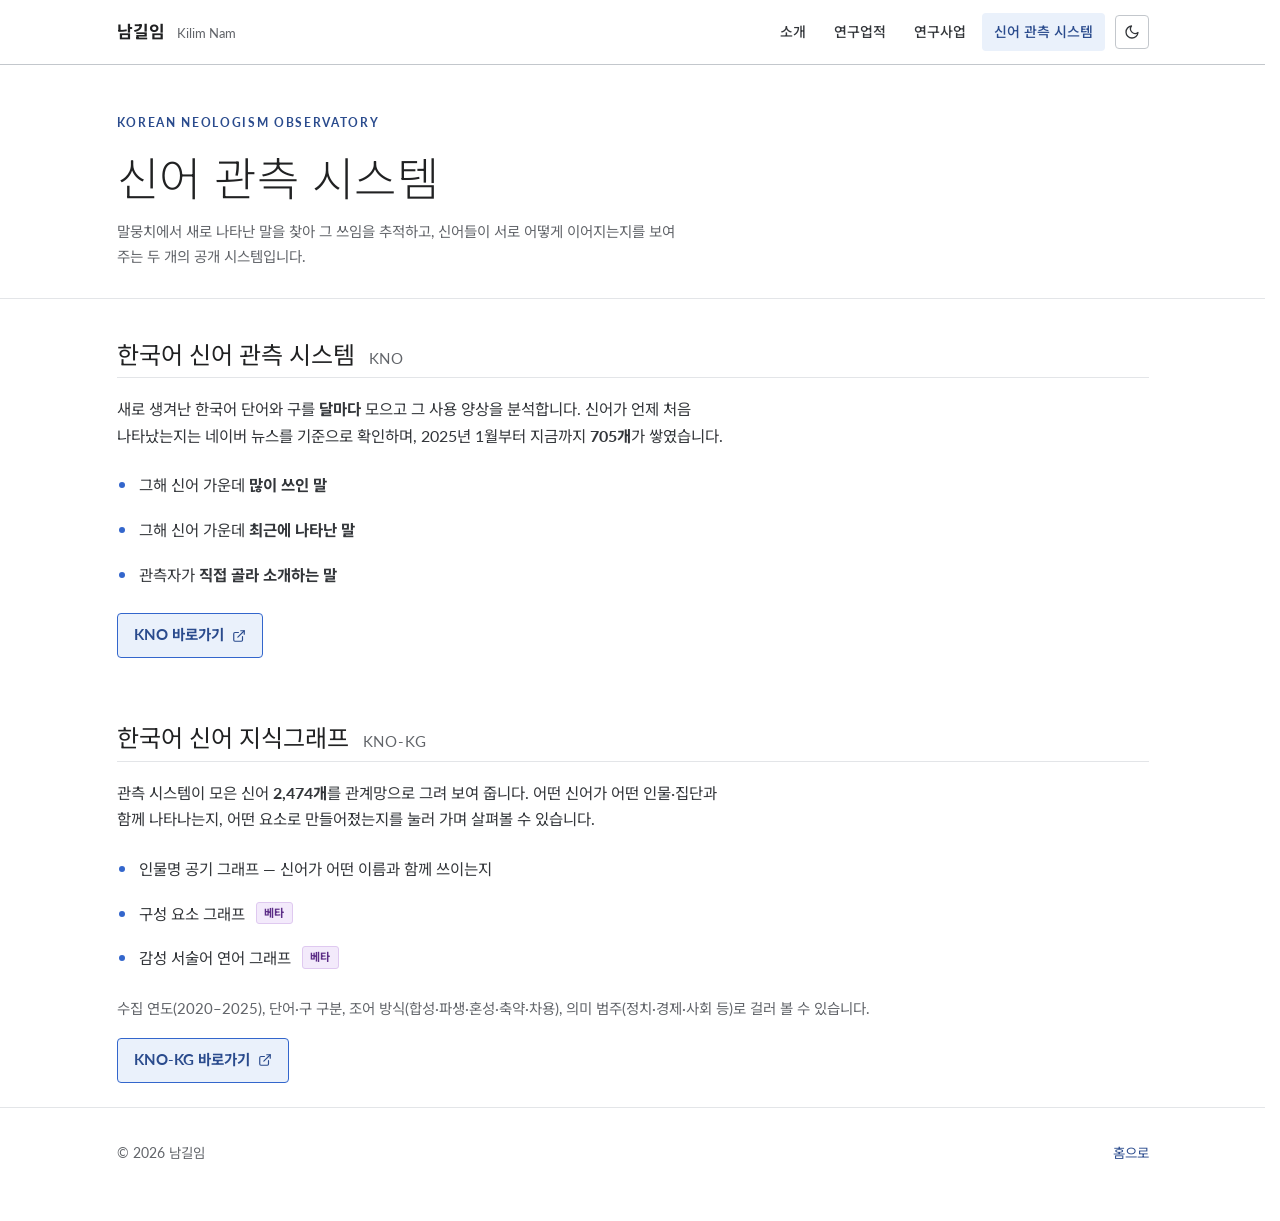
==== kno.html @ 6b4d8fce "신어 관측 시스템 페이지 추가, 저역서 표기 정리 - kno.html 추가: 한국어 신어 관측 시스템(KNO)과 신어 지식그래프(KNO-KG) 소개   네 페이지 상단 메뉴에 '신" ====
<!DOCTYPE html>
<html lang="ko">
<head>
<meta charset="utf-8">
<meta name="viewport" content="width=device-width, initial-scale=1">
<title>신어 관측 시스템 | 남길임</title>
<meta name="description" content="한국어 신어 관측 시스템(KNO)과 한국어 신어 지식그래프(KNO-KG) — 신어의 수집·관측과 관계망 시각화.">
<link rel="preconnect" href="https://fonts.googleapis.com">
<link rel="preconnect" href="https://fonts.gstatic.com" crossorigin>
<link href="https://fonts.googleapis.com/css2?family=Lato:wght@300;400;700&family=Noto+Sans+KR:wght@300;400;500;700&display=swap" rel="stylesheet">
<link rel="stylesheet" href="assets/css/style.css">
<script>
  try { var t = localStorage.getItem('theme'); if (t) document.documentElement.setAttribute('data-theme', t); } catch (e) {}
</script>
</head>
<body>
<a class="skip" href="#main">본문 바로가기</a>

<header class="topbar">
  <div class="wrap topbar__inner">
    <a class="brand" href="index.html">남길임 <span>Kilim Nam</span></a>
    <nav class="nav">
      <a href="index.html">소개</a>
      <a href="publications.html">연구업적</a>
      <a href="projects.html">연구사업</a>
      <a href="kno.html" aria-current="page">신어 관측 시스템</a>
      <button class="theme-btn" type="button" aria-label="밝은 화면 / 어두운 화면 전환">
        <svg class="icon-sun" viewBox="0 0 24 24" fill="none" stroke="currentColor" stroke-width="2" stroke-linecap="round"><circle cx="12" cy="12" r="4"/><path d="M12 2v2M12 20v2M4.9 4.9l1.4 1.4M17.7 17.7l1.4 1.4M2 12h2M20 12h2M4.9 19.1l1.4-1.4M17.7 6.3l1.4-1.4"/></svg>
        <svg class="icon-moon" viewBox="0 0 24 24" fill="none" stroke="currentColor" stroke-width="2" stroke-linecap="round" stroke-linejoin="round"><path d="M21 12.8A9 9 0 1 1 11.2 3a7 7 0 0 0 9.8 9.8z"/></svg>
      </button>
    </nav>
  </div>
</header>

<main id="main">
  <section class="hero hero--sub">
    <div class="wrap">
      <p class="eyebrow">Korean Neologism Observatory</p>
      <h1>신어 관측 시스템</h1>
      <p class="section__sub">
        말뭉치에서 새로 나타난 말을 찾아 그 쓰임을 추적하고, 신어들이 서로 어떻게
        이어지는지를 보여 주는 두 개의 공개 시스템입니다.
      </p>
    </div>
  </section>

  <!-- ===================== KNO ===================== -->
  <section class="section">
    <div class="wrap">
      <div class="section__head">
        <h2>한국어 신어 관측 시스템 <span class="h2-en">KNO</span></h2>
      </div>

      <div class="sys">
        <div class="sys__body">
          <p class="sys__lede">
            새로 생겨난 한국어 단어와 구를 <strong>달마다</strong> 모으고 그 사용
            양상을 분석합니다. 신어가 언제 처음 나타났는지는 네이버 뉴스를 기준으로
            확인하며, 2025년 1월부터 지금까지 <strong>705개</strong>가 쌓였습니다.
          </p>
          <ul class="bullets">
            <li>그해 신어 가운데 <strong>많이 쓰인 말</strong></li>
            <li>그해 신어 가운데 <strong>최근에 나타난 말</strong></li>
            <li>관측자가 <strong>직접 골라 소개하는 말</strong></li>
          </ul>
          <p>
            <a class="btn" href="https://korneo.github.io/KNO/" target="_blank" rel="noopener">
              KNO 바로가기
              <svg viewBox="0 0 24 24" fill="none" stroke="currentColor" stroke-width="2" stroke-linecap="round" stroke-linejoin="round" aria-hidden="true"><path d="M18 13v6a2 2 0 0 1-2 2H5a2 2 0 0 1-2-2V8a2 2 0 0 1 2-2h6"/><path d="M15 3h6v6"/><path d="M10 14 21 3"/></svg>
            </a>
          </p>
        </div>
      </div>
    </div>
  </section>

  <!-- ===================== KNO-KG ===================== -->
  <section class="section">
    <div class="wrap">
      <div class="section__head">
        <h2>한국어 신어 지식그래프 <span class="h2-en">KNO-KG</span></h2>
      </div>

      <div class="sys">
        <div class="sys__body">
          <p class="sys__lede">
            관측 시스템이 모은 신어 <strong>2,474개</strong>를 관계망으로 그려
            보여 줍니다. 어떤 신어가 어떤 인물·집단과 함께 나타나는지, 어떤 요소로
            만들어졌는지를 눌러 가며 살펴볼 수 있습니다.
          </p>
          <ul class="bullets">
            <li>인물명 공기 그래프 — 신어가 어떤 이름과 함께 쓰이는지</li>
            <li>구성 요소 그래프 <span class="tag tag--c">베타</span></li>
            <li>감성 서술어 연어 그래프 <span class="tag tag--c">베타</span></li>
          </ul>
          <p class="section__sub">
            수집 연도(2020–2025), 단어·구 구분, 조어 방식(합성·파생·혼성·축약·차용),
            의미 범주(정치·경제·사회 등)로 걸러 볼 수 있습니다.
          </p>
          <p>
            <a class="btn" href="https://korneo.github.io/KNO-KG/" target="_blank" rel="noopener">
              KNO-KG 바로가기
              <svg viewBox="0 0 24 24" fill="none" stroke="currentColor" stroke-width="2" stroke-linecap="round" stroke-linejoin="round" aria-hidden="true"><path d="M18 13v6a2 2 0 0 1-2 2H5a2 2 0 0 1-2-2V8a2 2 0 0 1 2-2h6"/><path d="M15 3h6v6"/><path d="M10 14 21 3"/></svg>
            </a>
          </p>
        </div>
      </div>
    </div>
  </section>
</main>

<footer class="site-foot">
  <div class="wrap foot-row">
    <span>&copy; 2026 남길임</span>
    <span class="right"><a href="index.html">홈으로</a></span>
  </div>
</footer>

<script src="assets/js/site.js"></script>
</body>
</html>
---- assets/css/style.css ----
/* ============================================================
   남길임 교수 홈페이지 — 스타일시트
   색상·간격은 아래 :root 변수만 고치면 사이트 전체에 반영됩니다.
   ============================================================ */

/* ---------- 색상 토큰 (기본: 흰 바탕) ----------
   시스템이 어두운 화면이어도 기본은 항상 흰 바탕입니다.
   오른쪽 위 버튼을 눌러야 어두운 화면으로 바뀝니다.               */
:root {
  --bg:          #FFFFFF;
  --bg-alt:      #F8F9FA;
  --surface:     #FFFFFF;
  --ink:         #202122;
  --ink-soft:    #33363A;
  --muted:       #62656A;
  --line:        #E3E5E8;
  --line-strong: #C3C7CC;
  --accent:      #36C;
  --accent-ink:  #2A4B8D;
  --accent-soft: #EAF1FB;
  --shadow:      none;

  /* 영문은 Lato, 한글은 본고딕(Noto Sans KR).
     앞에 적은 폰트에 없는 글자는 자동으로 뒤 폰트가 받는다. */
  --font: "Lato", "Noto Sans KR", -apple-system, "Segoe UI", "Malgun Gothic", sans-serif;

  --wrap: 1080px;
  --r: 4px;

  color-scheme: light;
}

/* ---------- 색상 토큰 (어두운 화면 — 버튼으로 전환) ---------- */
:root[data-theme="dark"] {
  --bg:          #16181A;
  --bg-alt:      #202325;
  --surface:     #1C1F21;
  --ink:         #E8EAED;
  --ink-soft:    #C9CDD2;
  --muted:       #9AA0A6;
  --line:        #2E3236;
  --line-strong: #444A50;
  --accent:      #8AB4F8;
  --accent-ink:  #A5C7FA;
  --accent-soft: #1E2A3A;
  --shadow:      none;
  color-scheme: dark;
}

/* ---------- 기본 ---------- */
* { box-sizing: border-box; }
html {
  scroll-behavior: smooth;
  scroll-padding-top: 84px;
  /* 내용이 짧은 페이지에도 스크롤바 자리를 남겨,
     페이지를 옮겨 다닐 때 본문 폭이 달라지지 않게 한다 */
  scrollbar-gutter: stable;
  overflow-y: scroll;
}

body {
  margin: 0;
  background: var(--bg);
  color: var(--ink);
  font-family: var(--font);
  font-size: 16px;
  line-height: 1.72;
  word-break: keep-all;
  overflow-wrap: break-word;
}

a { color: var(--accent-ink); text-decoration: none; }
a:hover { text-decoration: underline; text-underline-offset: 3px; }

h1, h2, h3, h4 {
  font-family: var(--font);
  font-weight: 400;
  line-height: 1.35;
  letter-spacing: 0;
  margin: 0;
}

.wrap { width: 100%; max-width: var(--wrap); margin: 0 auto; padding: 0 24px; }
.skip {
  position: absolute; left: -9999px; top: 0;
  background: var(--accent); color: #fff; padding: 10px 16px; border-radius: 0 0 8px 0; z-index: 99;
}
.skip:focus { left: 0; }

/* ---------- 상단 바 ---------- */
.topbar {
  position: sticky; top: 0; z-index: 50;
  background: var(--bg);
  border-bottom: 1px solid var(--line-strong);
}
.topbar__inner { display: flex; align-items: center; gap: 20px; height: 64px; }

.brand {
  font-family: var(--font); font-weight: 700; font-size: 17px;
  letter-spacing: 0; color: var(--ink); white-space: nowrap;
}
.brand:hover { text-decoration: none; }
.brand span {
  color: var(--muted); font-family: var(--font); font-weight: 400;
  font-size: 13px; margin-left: 8px;
}

.nav { margin-left: auto; display: flex; align-items: center; gap: 4px; }
.nav a {
  color: var(--ink-soft); font-size: 14px; font-weight: 500;
  padding: 7px 12px; border-radius: var(--r);
}
.nav a:hover { background: var(--bg-alt); text-decoration: none; color: var(--ink); }
.nav a[aria-current="page"] { color: var(--accent-ink); background: var(--accent-soft); }

.theme-btn {
  margin-left: 6px; width: 34px; height: 34px; flex: none;
  display: grid; place-items: center;
  border: 1px solid var(--line-strong); border-radius: var(--r);
  background: var(--surface); color: var(--ink-soft); cursor: pointer;
}
.theme-btn:hover { border-color: var(--line-strong); color: var(--ink); }
.theme-btn svg { width: 16px; height: 16px; }

/* ---------- 한국어 / English 전환 (소개 페이지) ----------
   같은 자리에 두 언어를 넣어 두고, 지금 언어에 맞는 쪽만 보여 준다. */
.lang-btn {
  margin-left: 6px; height: 34px; padding: 0 11px; flex: none;
  border: 1px solid var(--line-strong); border-radius: var(--r);
  background: var(--surface); color: var(--ink-soft); cursor: pointer;
  font-family: var(--font); font-size: 12.5px; font-weight: 700; letter-spacing: .04em;
}
.lang-btn:hover { color: var(--ink); background: var(--bg-alt); }

.en { display: none; }
:root[data-lang="en"] .en { display: revert; }
:root[data-lang="en"] .ko { display: none; }

/* 아이콘 표시 규칙: 누르면 바뀔 화면의 아이콘을 보여 준다 */
.icon-moon { display: block; }
.icon-sun  { display: none; }
:root[data-theme="dark"] .icon-moon { display: none; }
:root[data-theme="dark"] .icon-sun  { display: block; }

/* ---------- 히어로 ---------- */
.hero { padding: 48px 0 40px; border-bottom: 1px solid var(--line); }
/* 1행: 이름·소속과 사진을 나란히 */
.hero__grid {
  display: grid; grid-template-columns: 1fr 200px; gap: 40px;
  align-items: center; margin-bottom: 32px;
}

/* 논문·연구사업 페이지의 머리말 (세 페이지의 여백을 같게 맞춘다) */
.hero--sub { padding: 48px 0 28px; }
.hero--sub h1 { font-size: clamp(26px, 4vw, 34px); font-weight: 300; letter-spacing: .5px; }
.hero--sub .section__sub { max-width: 62ch; }

.eyebrow {
  font-size: 12px; font-weight: 700; letter-spacing: .14em; text-transform: uppercase;
  color: var(--accent-ink); margin: 0 0 14px;
}
.hero h1 { font-size: clamp(34px, 5vw, 46px); font-weight: 300; letter-spacing: .5px; margin-bottom: 10px; }
.hero__role { font-size: 16px; color: var(--ink-soft); margin: 0 0 4px; font-weight: 400; }
.hero__affil { font-size: 15px; color: var(--muted); margin: 0 0 26px; }
/* 첫머리 소개 문단 — 위키백과의 도입부처럼 장식 없이 본문으로 */
.hero__lede {
  font-size: 15.5px; color: var(--ink-soft);
  margin: 0 0 28px; line-height: 1.75;
  text-align: justify; text-justify: inter-word;
}

.portrait {
  width: 100%; height: auto; display: block;
  border-radius: var(--r); background: var(--bg-alt);
  border: 1px solid var(--line); box-shadow: var(--shadow);
}
.portrait--empty {
  aspect-ratio: 4/5;
  display: grid; place-items: center; text-align: center;
  color: var(--muted); font-size: 13px; line-height: 1.7; padding: 16px;
}

.meta { list-style: none; margin: 20px 0 0; padding: 0; display: grid; gap: 9px; }
/* 본문 폭을 다 쓰는 연락처 — 넓은 화면에서는 두 칸으로 */
.meta--wide { margin-top: 0; grid-template-columns: repeat(2, minmax(0, 1fr)); gap: 9px 48px; }
@media (max-width: 760px) { .meta--wide { grid-template-columns: 1fr; } }
.meta li { display: flex; gap: 14px; font-size: 14.5px; align-items: baseline; }
.meta .k {
  flex: none; width: 68px; color: var(--muted); font-size: 12.5px;
  font-weight: 700; letter-spacing: .04em;
}
.meta .v { color: var(--ink-soft); }

/* ---------- 섹션 ----------
   위키백과처럼 제목 아래에 가로선을 그어 구획을 나눕니다. */
.section { padding: 40px 0 8px; }
.section--list { padding-top: 16px; }
.section__head {
  display: flex; align-items: baseline; gap: 16px;
  margin-bottom: 18px; padding-bottom: 6px;
  border-bottom: 1px solid var(--line);
}
.section__head h2 { font-size: 24px; font-weight: 400; letter-spacing: 0; }
.section__head .more { margin-left: auto; font-size: 14px; white-space: nowrap; }
.section__sub { color: var(--muted); font-size: 14.5px; margin: 8px 0 0; }

/* ---------- 목록 (연구 분야 등) ---------- */
.bullets { list-style: none; margin: 0; padding: 0; }
.bullets li {
  position: relative; padding: 9px 0 9px 22px;
  font-size: 15.5px; color: var(--ink-soft);
}
.bullets li::before {
  content: ""; position: absolute; left: 2px; top: 19px;
  width: 6px; height: 6px; border-radius: 50%; background: var(--accent);
}
.bullets .yr {
  display: inline-block; min-width: 74px; margin-right: 6px;
  color: var(--muted); font-variant-numeric: tabular-nums;
}
/* 기간(시작 – 종료)을 적는 목록은 연도 칸을 넓게 */
.bullets--range .yr { min-width: 156px; }
/* 학위논문·지도교수처럼 한 단계 아래 정보 */
.bullets .sub {
  display: block; margin-left: 162px; margin-top: 1px;
  font-size: 14.5px; color: var(--muted);
}
@media (max-width: 700px) {
  .bullets--range .yr { display: block; min-width: 0; margin-right: 0; }
  .bullets .sub { margin-left: 0; }
}

/* ---------- 논문 목록 ---------- */
.pub-year {
  display: flex; align-items: center; gap: 14px;
  margin: 34px 0 8px; font-family: var(--font); font-weight: 400;
  font-size: 19px; letter-spacing: .3px; font-variant-numeric: tabular-nums;
}
.pub-year::after { content: ""; flex: 1; height: 1px; background: var(--line); }
.pub-year .n {
  font-family: var(--font); font-size: 12px; font-weight: 500;
  color: var(--muted); letter-spacing: 0; order: 3;
}

.pub-list { list-style: none; margin: 0; padding: 0; }
.pub {
  padding: 12px 12px; margin: 0 -12px; border-radius: var(--r);
}
.pub:hover { background: var(--bg-alt); }
.pub__title { font-weight: 500; color: var(--ink); line-height: 1.6; }
.pub__meta { font-size: 14px; color: var(--muted); margin-top: 3px; }
/* 원제/역제, 공동저자처럼 한 단계 아래 정보 */
.pub__alt { font-size: 13.5px; color: var(--muted); margin-top: 2px; opacity: .85; }
.pub__meta .venue { color: var(--ink-soft); font-style: italic; }
/* 본인 이름 강조 — 태그 색과 겹치지 않게 하늘색으로 통일 */
mark.me { background: none; color: #1B7FBF; font-weight: 700; }
:root[data-theme="dark"] mark.me { color: #6FC3F0; }
mark.hit {
  background: color-mix(in srgb, var(--accent) 24%, transparent);
  color: inherit; border-radius: 3px; padding: 0 2px;
}

.tag {
  display: inline-block; font-size: 11px; font-weight: 700; letter-spacing: .06em;
  padding: 1px 7px; border-radius: 3px; vertical-align: 3px; margin-left: 7px;
  border: 1px solid transparent; white-space: nowrap;
}
/* 갈래: J = 학술지(남색), C = 학술대회(보라), B = 저역서(분홍) */
.tag--j    { background: #E8EEFA; color: #24408A; border-color: #C3D2F0; }
.tag--c    { background: #F3EAFB; color: #5B2C86; border-color: #DFC9F0; }
.tag--b    { background: #FBE9EF; color: #8A2B4D; border-color: #F0C9D8; }
/* 발표 지역: 국내(초록), 국외(주황) */
.tag--dom  { background: #E7F3EC; color: #1F5B39; border-color: #C6E2D1; }
.tag--intl { background: #FCEFE1; color: #8A4B15; border-color: #F0D5B8; }

:root[data-theme="dark"] .tag--j    { background: #1B2540; color: #A8C2F5; border-color: #2F406B; }
:root[data-theme="dark"] .tag--c    { background: #2A1E3A; color: #CFAEEB; border-color: #43305C; }
:root[data-theme="dark"] .tag--b    { background: #331A24; color: #EDA9C0; border-color: #562C3D; }
:root[data-theme="dark"] .tag--dom  { background: #172C21; color: #9CD6B4; border-color: #274A36; }
:root[data-theme="dark"] .tag--intl { background: #33230F; color: #E8B67E; border-color: #543A1B; }

/* ---------- 필터 바 ---------- */
.filters {
  position: sticky; top: 64px; z-index: 20;
  background: var(--bg);
  padding: 16px 0 14px; border-bottom: 1px solid var(--line); margin-bottom: 4px;
}
.filters__row { display: flex; gap: 12px; align-items: center; flex-wrap: wrap; }
.search {
  flex: 1 1 240px; display: flex; align-items: center; gap: 10px;
  background: var(--surface); border: 1px solid var(--line);
  border-radius: var(--r); padding: 0 14px; height: 40px;
}
.search:focus-within { border-color: var(--accent); box-shadow: 0 0 0 3px var(--accent-soft); }
.search svg { width: 16px; height: 16px; flex: none; color: var(--muted); }
.search input {
  flex: 1; border: 0; background: none; outline: none;
  font-family: var(--font); font-size: 15px; color: var(--ink); min-width: 0;
}
select.pill {
  height: 40px; padding: 0 36px 0 14px; border-radius: var(--r);
  border: 1px solid var(--line); background-color: var(--surface); color: var(--ink);
  font-family: var(--font); font-size: 14px; cursor: pointer; appearance: none;
  background-image:
    linear-gradient(45deg, transparent 50%, currentColor 50%),
    linear-gradient(135deg, currentColor 50%, transparent 50%);
  background-position: calc(100% - 19px) 19px, calc(100% - 14px) 19px;
  background-size: 5px 5px, 5px 5px;
  background-repeat: no-repeat;
}
select.pill:focus { outline: none; border-color: var(--accent); box-shadow: 0 0 0 3px var(--accent-soft); }
/* 펼친 목록의 글자 크기·서체를 항목마다 다르지 않게 고정 */
select.pill option {
  font-family: var(--font);
  font-size: 14px;
  background: var(--surface);
  color: var(--ink);
}
.count { font-size: 13.5px; color: var(--muted); white-space: nowrap; }
.count b { color: var(--ink); font-variant-numeric: tabular-nums; }
.linkbtn {
  border: 0; background: none; color: var(--accent-ink);
  font: inherit; font-size: 13.5px; cursor: pointer; padding: 0;
}
.linkbtn:hover { text-decoration: underline; }
.linkbtn[hidden] { display: none; }


/* ---------- 사업 목록 ---------- */
.proj-list { list-style: none; margin: 0; padding: 0; }
.proj {
  display: grid; grid-template-columns: 168px 1fr; gap: 24px;
  align-items: baseline; padding: 17px 12px; margin: 0 -12px;
  border-bottom: 1px solid var(--line); border-radius: var(--r);
}
.proj:hover { background: var(--bg-alt); }
.proj__period {
  font-size: 13px; color: var(--muted); white-space: nowrap;
  font-variant-numeric: tabular-nums;
}
.proj__name { font-weight: 500; line-height: 1.6; }
.proj__funder { font-size: 13.5px; color: var(--muted); margin-top: 3px; }

/* 아직 채우지 않은 자리 표시 */
.todo {
  border-bottom: 1px dashed var(--line-strong);
  color: var(--muted); font-style: italic;
}
.badge-now {
  display: inline-block; font-size: 11px; font-weight: 700; letter-spacing: .04em;
  background: var(--accent); color: var(--bg); padding: 1px 7px; border-radius: 5px; margin-left: 8px;
}

/* ---------- 신어 관측 시스템 소개 ---------- */
.h2-en {
  font-size: 15px; color: var(--muted); font-weight: 400;
  letter-spacing: .06em; margin-left: 8px;
}
.sys__lede { margin: 0 0 14px; font-size: 15.5px; color: var(--ink-soft); max-width: 68ch; }
.sys__body .bullets { margin-bottom: 16px; }

/* 바깥 사이트로 나가는 단추 */
.btn {
  display: inline-flex; align-items: center; gap: 8px;
  padding: 9px 16px; border-radius: var(--r);
  border: 1px solid var(--accent); color: var(--accent-ink);
  background: var(--accent-soft);
  font-size: 14.5px; font-weight: 700;
}
.btn:hover { background: var(--accent); color: #fff; text-decoration: none; }
.btn svg { width: 14px; height: 14px; }
:root[data-theme="dark"] .btn:hover { color: var(--bg); }

.empty { padding: 56px 0; text-align: center; color: var(--muted); }

/* ---------- 각주 · 푸터 ---------- */
.note {
  font-size: 13px; color: var(--muted); background: var(--bg-alt);
  border: 1px solid var(--line); border-radius: var(--r);
  padding: 14px 18px; margin-top: 30px; line-height: 1.7;
}
.site-foot {
  border-top: 1px solid var(--line); padding: 34px 0 56px;
  font-size: 13.5px; color: var(--muted);
  display: flex; gap: 18px; flex-wrap: wrap; align-items: center;
}
.site-foot .right { margin-left: auto; }
.foot-row { display: flex; gap: 18px; flex-wrap: wrap; align-items: center; width: 100%; }

/* ---------- 반응형 ---------- */
@media (max-width: 820px) {
  .hero { padding: 44px 0 36px; }
  .hero__grid { grid-template-columns: 1fr; gap: 30px; }
  .portrait { max-width: 180px; }
  .news li { grid-template-columns: 1fr; gap: 2px; }
  .proj { grid-template-columns: 1fr; gap: 4px; }
  .brand span { display: none; }
  .nav a { padding: 7px 9px; font-size: 13.5px; }
  .section { padding: 44px 0; }
  .filters { position: static; }
  html { scroll-padding-top: 20px; }
}
@media (max-width: 560px) {
  .topbar__inner { height: 58px; gap: 8px; }
  .nav { gap: 0; }
}

@media print {
  .topbar, .filters, .theme-btn, .lang-btn, .site-foot { display: none !important; }
  body { background: #fff; color: #000; }
  .section { border: 0; padding: 12px 0; }
}
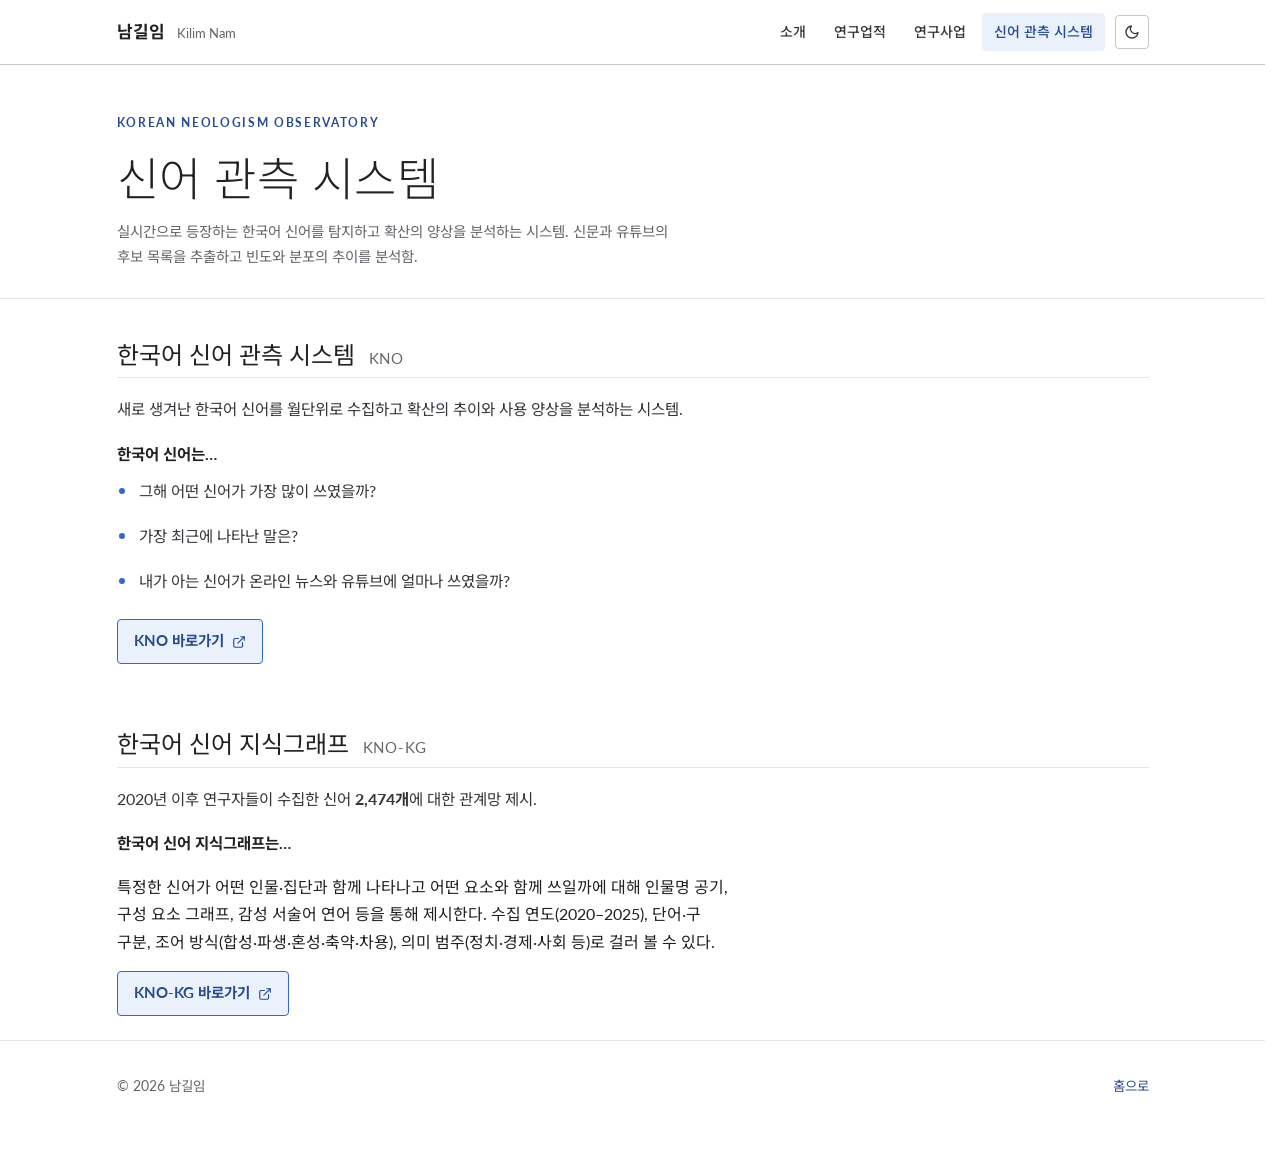
==== commit 54cec6db: "신어 관측 시스템 소개 문구 교체, 방문 연구 섹션 추가 - kno.html 소개 문구를 받은 원문으로 교체 - 방문 연구 섹션 신설 (경력과 학력 사이)   2017.06–201" ====
--- a/kno.html
+++ b/kno.html
@@ -38,8 +38,8 @@
       <p class="eyebrow">Korean Neologism Observatory</p>
       <h1>신어 관측 시스템</h1>
       <p class="section__sub">
-        말뭉치에서 새로 나타난 말을 찾아 그 쓰임을 추적하고, 신어들이 서로 어떻게
-        이어지는지를 보여 주는 두 개의 공개 시스템입니다.
+        실시간으로 등장하는 한국어 신어를 탐지하고 확산의 양상을 분석하는 시스템.
+        신문과 유튜브의 후보 목록을 추출하고 빈도와 분포의 추이를 분석함.
       </p>
     </div>
   </section>
@@ -54,14 +54,14 @@
       <div class="sys">
         <div class="sys__body">
           <p class="sys__lede">
-            새로 생겨난 한국어 단어와 구를 <strong>달마다</strong> 모으고 그 사용
-            양상을 분석합니다. 신어가 언제 처음 나타났는지는 네이버 뉴스를 기준으로
-            확인하며, 2025년 1월부터 지금까지 <strong>705개</strong>가 쌓였습니다.
+            새로 생겨난 한국어 신어를 월단위로 수집하고 확산의 추이와 사용 양상을
+            분석하는 시스템.
           </p>
+          <p class="sys__q">한국어 신어는&hellip;</p>
           <ul class="bullets">
-            <li>그해 신어 가운데 <strong>많이 쓰인 말</strong></li>
-            <li>그해 신어 가운데 <strong>최근에 나타난 말</strong></li>
-            <li>관측자가 <strong>직접 골라 소개하는 말</strong></li>
+            <li>그해 어떤 신어가 가장 많이 쓰였을까?</li>
+            <li>가장 최근에 나타난 말은?</li>
+            <li>내가 아는 신어가 온라인 뉴스와 유튜브에 얼마나 쓰였을까?</li>
           </ul>
           <p>
             <a class="btn" href="https://korneo.github.io/KNO/" target="_blank" rel="noopener">
@@ -84,18 +84,14 @@
       <div class="sys">
         <div class="sys__body">
           <p class="sys__lede">
-            관측 시스템이 모은 신어 <strong>2,474개</strong>를 관계망으로 그려
-            보여 줍니다. 어떤 신어가 어떤 인물·집단과 함께 나타나는지, 어떤 요소로
-            만들어졌는지를 눌러 가며 살펴볼 수 있습니다.
+            2020년 이후 연구자들이 수집한 신어 <strong>2,474개</strong>에 대한 관계망 제시.
           </p>
-          <ul class="bullets">
-            <li>인물명 공기 그래프 — 신어가 어떤 이름과 함께 쓰이는지</li>
-            <li>구성 요소 그래프 <span class="tag tag--c">베타</span></li>
-            <li>감성 서술어 연어 그래프 <span class="tag tag--c">베타</span></li>
-          </ul>
-          <p class="section__sub">
+          <p class="sys__q">한국어 신어 지식그래프는&hellip;</p>
+          <p>
+            특정한 신어가 어떤 인물·집단과 함께 나타나고 어떤 요소와 함께 쓰일까에 대해
+            인물명 공기, 구성 요소 그래프, 감성 서술어 연어 등을 통해 제시한다.
             수집 연도(2020–2025), 단어·구 구분, 조어 방식(합성·파생·혼성·축약·차용),
-            의미 범주(정치·경제·사회 등)로 걸러 볼 수 있습니다.
+            의미 범주(정치·경제·사회 등)로 걸러 볼 수 있다.
           </p>
           <p>
             <a class="btn" href="https://korneo.github.io/KNO-KG/" target="_blank" rel="noopener">
--- a/assets/css/style.css
+++ b/assets/css/style.css
@@ -356,7 +356,10 @@
   font-size: 15px; color: var(--muted); font-weight: 400;
   letter-spacing: .06em; margin-left: 8px;
 }
-.sys__lede { margin: 0 0 14px; font-size: 15.5px; color: var(--ink-soft); max-width: 68ch; }
+.sys__lede { margin: 0 0 18px; font-size: 15.5px; color: var(--ink-soft); max-width: 68ch; }
+/* "한국어 신어는…" 처럼 다음 내용을 이끄는 한 줄 */
+.sys__q { margin: 0 0 2px; font-size: 15.5px; font-weight: 700; color: var(--ink); }
+.sys__body p { max-width: 68ch; }
 .sys__body .bullets { margin-bottom: 16px; }
 
 /* 바깥 사이트로 나가는 단추 */
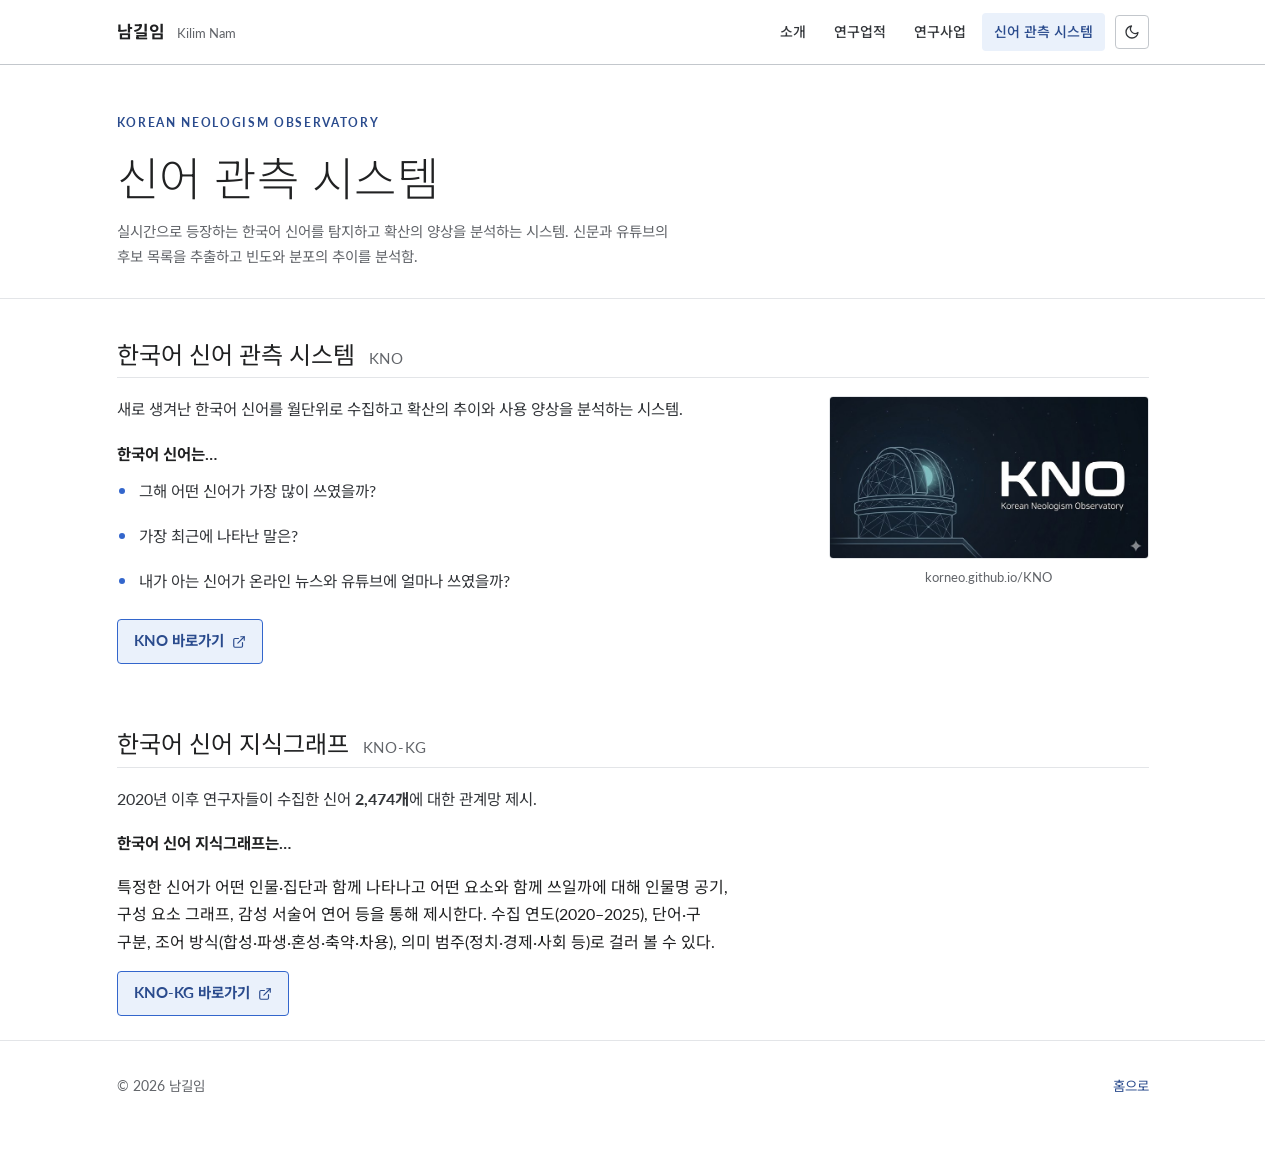
==== commit c1631e55: "KNO 로고 추가, 연구사업 지원기관 수정 - 신어 관측 시스템 페이지 KNO 절에 로고 이미지 배치 (설명 왼쪽 / 그림 오른쪽)   원본 2904x1472 5.9MB → 760" ====
--- a/kno.html
+++ b/kno.html
@@ -70,6 +70,13 @@
             </a>
           </p>
         </div>
+
+        <figure class="sys__figure">
+          <a href="https://korneo.github.io/KNO/" target="_blank" rel="noopener">
+            <img src="assets/img/kno.jpg" alt="KNO — Korean Neologism Observatory" width="760" height="385">
+          </a>
+          <figcaption>korneo.github.io/KNO</figcaption>
+        </figure>
       </div>
     </div>
   </section>
--- a/assets/css/style.css
+++ b/assets/css/style.css
@@ -356,6 +356,21 @@
   font-size: 15px; color: var(--muted); font-weight: 400;
   letter-spacing: .06em; margin-left: 8px;
 }
+/* 설명은 왼쪽, 그림은 오른쪽 */
+.sys { display: grid; grid-template-columns: 1fr 320px; gap: 40px; align-items: start; }
+.sys__figure { margin: 0; }
+.sys__figure img {
+  width: 100%; height: auto; display: block;
+  border: 1px solid var(--line); border-radius: var(--r);
+}
+.sys__figure figcaption {
+  margin-top: 8px; font-size: 12.5px; color: var(--muted); text-align: center;
+}
+@media (max-width: 860px) {
+  .sys { grid-template-columns: 1fr; gap: 24px; }
+  .sys__figure { max-width: 420px; }
+}
+
 .sys__lede { margin: 0 0 18px; font-size: 15.5px; color: var(--ink-soft); max-width: 68ch; }
 /* "한국어 신어는…" 처럼 다음 내용을 이끄는 한 줄 */
 .sys__q { margin: 0 0 2px; font-size: 15.5px; font-weight: 700; color: var(--ink); }
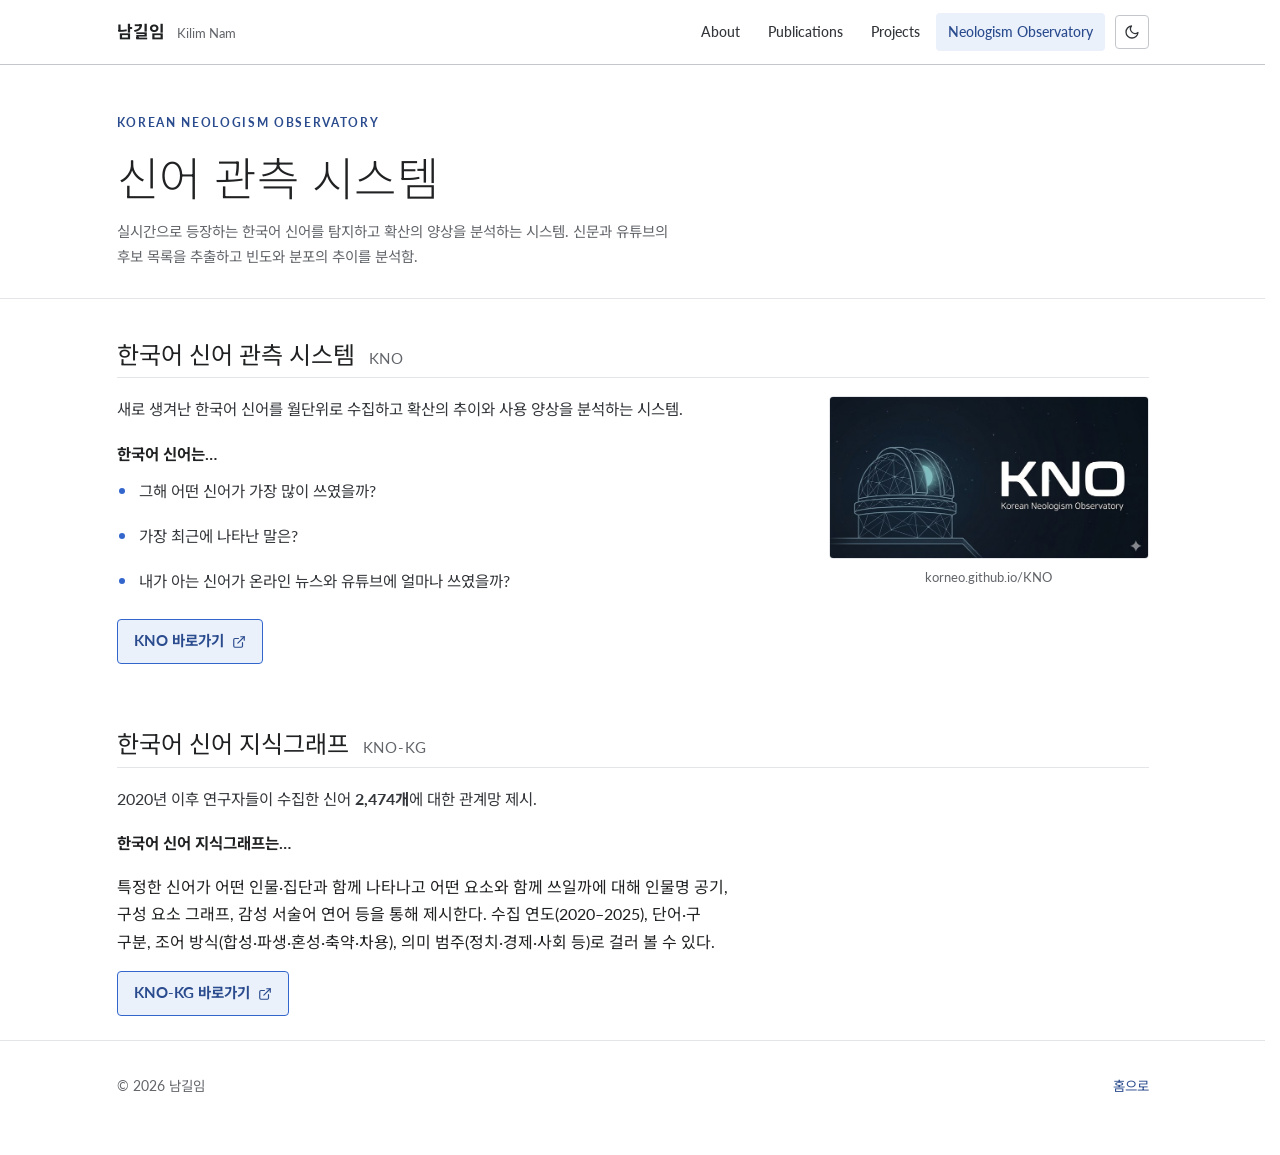
==== commit 5a1b595d: "상단 메뉴를 영어로 통일 About · Publications · Projects · Neologism Observatory 한국어 화면에서도 메뉴는 영어로 유지. 한/영 전환은 " ====
--- a/kno.html
+++ b/kno.html
@@ -20,10 +20,10 @@
   <div class="wrap topbar__inner">
     <a class="brand" href="index.html">남길임 <span>Kilim Nam</span></a>
     <nav class="nav">
-      <a href="index.html">소개</a>
-      <a href="publications.html">연구업적</a>
-      <a href="projects.html">연구사업</a>
-      <a href="kno.html" aria-current="page">신어 관측 시스템</a>
+      <a href="index.html">About</a>
+      <a href="publications.html">Publications</a>
+      <a href="projects.html">Projects</a>
+      <a href="kno.html" aria-current="page">Neologism Observatory</a>
       <button class="theme-btn" type="button" aria-label="밝은 화면 / 어두운 화면 전환">
         <svg class="icon-sun" viewBox="0 0 24 24" fill="none" stroke="currentColor" stroke-width="2" stroke-linecap="round"><circle cx="12" cy="12" r="4"/><path d="M12 2v2M12 20v2M4.9 4.9l1.4 1.4M17.7 17.7l1.4 1.4M2 12h2M20 12h2M4.9 19.1l1.4-1.4M17.7 6.3l1.4-1.4"/></svg>
         <svg class="icon-moon" viewBox="0 0 24 24" fill="none" stroke="currentColor" stroke-width="2" stroke-linecap="round" stroke-linejoin="round"><path d="M21 12.8A9 9 0 1 1 11.2 3a7 7 0 0 0 9.8 9.8z"/></svg>
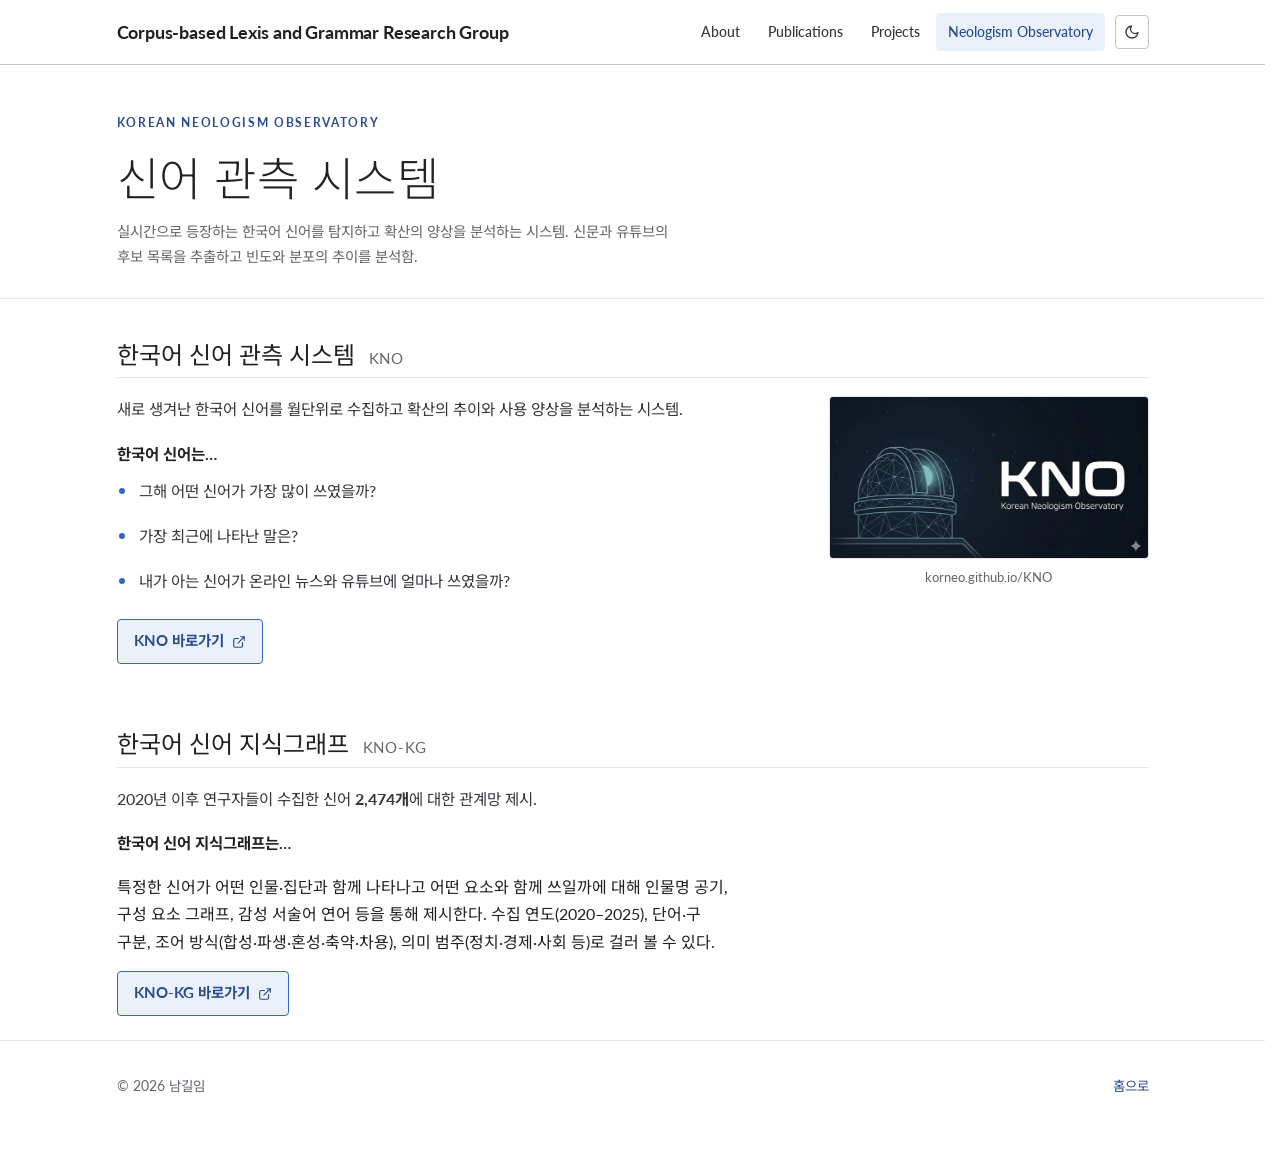
==== commit 65e3631d: "상단 왼쪽을 연구실 이름으로 교체 - 남길임 / Kilim Nam → 말뭉치 기반 어휘·문법 연구실   (영문: Corpus-based Lexis and Grammar Resear" ====
--- a/kno.html
+++ b/kno.html
@@ -1,5 +1,5 @@
 <!DOCTYPE html>
-<html lang="ko">
+<html lang="ko" data-lang="en">
 <head>
 <meta charset="utf-8">
 <meta name="viewport" content="width=device-width, initial-scale=1">
@@ -10,7 +10,11 @@
 <link href="https://fonts.googleapis.com/css2?family=Lato:wght@300;400;700&family=Noto+Sans+KR:wght@300;400;500;700&display=swap" rel="stylesheet">
 <link rel="stylesheet" href="assets/css/style.css">
 <script>
-  try { var t = localStorage.getItem('theme'); if (t) document.documentElement.setAttribute('data-theme', t); } catch (e) {}
+  // 저장해 둔 화면 모드와 언어를 그리기 전에 적용한다
+  try {
+    var t = localStorage.getItem("theme"); if (t) document.documentElement.setAttribute("data-theme", t);
+    var l = localStorage.getItem("lang") || "en"; document.documentElement.setAttribute("data-lang", l);
+  } catch (e) {}
 </script>
 </head>
 <body>
@@ -18,7 +22,7 @@
 
 <header class="topbar">
   <div class="wrap topbar__inner">
-    <a class="brand" href="index.html">남길임 <span>Kilim Nam</span></a>
+    <a class="brand" href="index.html"><span class="ko">말뭉치 기반 어휘·문법 연구실</span><span class="en">Corpus-based Lexis and Grammar Research Group</span></a>
     <nav class="nav">
       <a href="index.html">About</a>
       <a href="publications.html">Publications</a>
--- a/assets/css/style.css
+++ b/assets/css/style.css
@@ -95,15 +95,15 @@
 }
 .topbar__inner { display: flex; align-items: center; gap: 20px; height: 64px; }
 
+/* 상단 왼쪽은 연구실 이름 한 줄 (한국어/영어는 .ko·.en으로 갈린다) */
 .brand {
-  font-family: var(--font); font-weight: 700; font-size: 17px;
-  letter-spacing: 0; color: var(--ink); white-space: nowrap;
+  font-family: var(--font); font-weight: 700; font-size: 18px;
+  letter-spacing: -.01em; color: var(--ink); white-space: nowrap;
 }
 .brand:hover { text-decoration: none; }
-.brand span {
-  color: var(--muted); font-family: var(--font); font-weight: 400;
-  font-size: 13px; margin-left: 8px;
-}
+/* 내비까지 한 줄에 들어가지 않는 폭에서는 조금 줄인다 */
+@media (max-width: 1040px) { .brand { font-size: 16px; } }
+@media (max-width: 880px)  { .brand { font-size: 15px; white-space: normal; } }
 
 .nav { margin-left: auto; display: flex; align-items: center; gap: 4px; }
 .nav a {
@@ -412,7 +412,6 @@
   .portrait { max-width: 180px; }
   .news li { grid-template-columns: 1fr; gap: 2px; }
   .proj { grid-template-columns: 1fr; gap: 4px; }
-  .brand span { display: none; }
   .nav a { padding: 7px 9px; font-size: 13.5px; }
   .section { padding: 44px 0; }
   .filters { position: static; }
